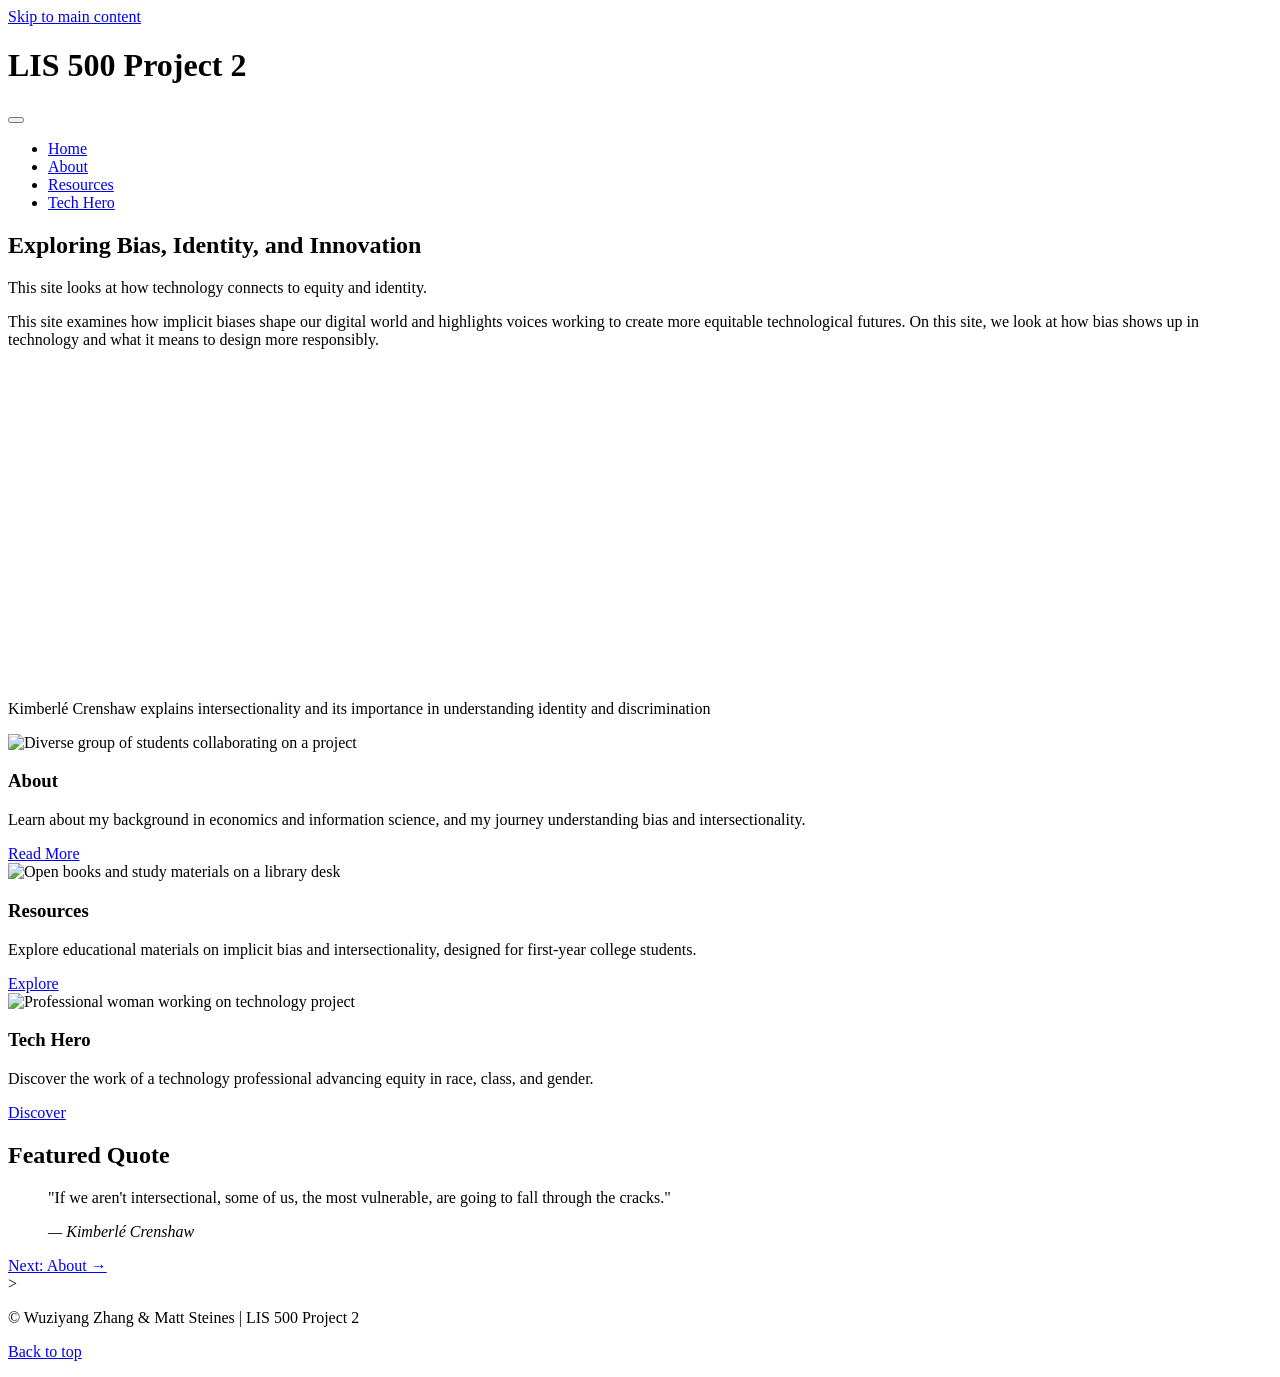
==== index.html @ fec425c9 "Add files via upload" ====
<!DOCTYPE html>
<html lang="en">
<head>
    <meta charset="UTF-8">
    <meta name="viewport" content="width=device-width, initial-scale=1.0">
    <meta name="description" content="Wuziyang/Matt's LIS 500 project exploring implicit bias, intersectionality, and equity in technology">
    <title>Home | LIS 500 Project</title>
    <link rel="stylesheet" href="css/stylepage.css">
    <!-- Google Fonts for enhanced typography -->
    <link rel="preconnect" href="https://fonts.googleapis.com">
    <link rel="preconnect" href="https://fonts.gstatic.com" crossorigin>
    <link href="https://fonts.googleapis.com/css2?family=Poppins:wght@300;400;600;700&family=Inter:wght@300;400;500;600&display=swap" rel="stylesheet">
</head>
<body>
    <!-- Skip to main content link for keyboard and screen reader users -->
    <a href="#main-content" class="skip-link">Skip to main content</a>
    <!-- Main header section containing site branding and navigation -->
    <header role="banner">
        <div class="container">
            <div class="header-content">
                <h1 class="site-title">LIS 500 Project 2</h1>
                <!-- Mobile menu toggle button -->
                <button class="mobile-menu-toggle" aria-label="Toggle navigation menu" aria-expanded="false" aria-controls="primary-nav">
                    <span class="hamburger-line"></span>
                    <span class="hamburger-line"></span>
                    <span class="hamburger-line"></span>
                </button>
            </div>
            <!-- Primary navigation menu - accessible across all pages -->
            <nav role="navigation" aria-label="Main navigation">
                <ul class="nav-menu" id="primary-nav">
                    <li><a href="index.html" class="active" aria-current="page">Home</a></li>
                    <li><a href="about.html">About</a></li>
                    <li><a href="resources.html">Resources</a></li>
                    <li><a href="techhero.html">Tech Hero</a></li>
                </ul>
            </nav>
        </div>
    </header>

    <!-- Main content area for the splash page -->
    <main id="main-content" role="main">
        <!-- Animated scroll progress indicator -->
        <div class="progress-bar" role="progressbar" aria-label="Page scroll progress" aria-valuenow="0" aria-valuemin="0" aria-valuemax="100"></div>
        
        <!-- Hero section designed to capture attention and introduce the site's purpose -->
        <section class="hero" aria-labelledby="hero-title">
            <div class="container">
                <h2 id="hero-title" class="hero-title">Exploring Bias, Identity, and Innovation</h2>
                <p class="hero-subtitle">This site looks at how technology connects to equity and identity.</p>
                <p class="hero-description">
                    This site examines how implicit biases shape our digital world and highlights 
                    voices working to create more equitable technological futures. On this site, we look at how bias shows up in technology and what it means to design more responsibly.
                </p>
                
                <!-- Featured video introduction -->
                <div class="video-container">
                    <iframe 
                        width="560" 
                        height="315" 
                        src="https://www.youtube.com/embed/nLjFTHTgEVU" 
                        title="The Urgency of Intersectionality - Kimberlé Crenshaw TED Talk"
                        frameborder="0" 
                        allow="accelerometer; autoplay; clipboard-write; encrypted-media; gyroscope; picture-in-picture" 
                        allowfullscreen
                        loading="lazy">
                    </iframe>
                    <p class="video-caption">Kimberlé Crenshaw explains intersectionality and its importance in understanding identity and discrimination</p>
                </div>
            </div>
        </section>

        

        <!-- Introduction section providing overview of site content -->
        <section class="intro-cards" aria-label="Site sections overview">
            <div class="container">
                <div class="card-grid">
                    <!-- Card highlighting the About page with image -->
                    <article class="card">
                        <div class="card-image">
                            <img src="https://images.unsplash.com/photo-1522071820081-009f0129c71c?w=800&q=80" 
                                 alt="Diverse group of students collaborating on a project" 
                                 loading="lazy">
                        </div>
                        <div class="card-content">
                            <h3>About</h3>
                            <p>Learn about my background in economics and information science, and my journey understanding bias and intersectionality.</p>
                            <a href="about.html" class="btn" aria-label="Read more about Wuziyang Zhang">Read More</a>
                        </div>
                    </article>

                    <!-- Card highlighting the Resources page with image -->
                    <article class="card">
                        <div class="card-image">
                            <img src="https://images.unsplash.com/photo-1456513080510-7bf3a84b82f8?w=800&q=80" 
                                 alt="Open books and study materials on a library desk" 
                                 loading="lazy">
                        </div>
                        <div class="card-content">
                            <h3>Resources</h3>
                            <p>Explore educational materials on implicit bias and intersectionality, designed for first-year college students.</p>
                            <a href="resources.html" class="btn" aria-label="Explore educational resources">Explore</a>
                        </div>
                    </article>

                    <!-- Card highlighting the Tech Hero page with image -->
                    <article class="card">
                        <div class="card-image">
                            <img src="https://images.unsplash.com/photo-1573496359142-b8d87734a5a2?w=800&q=80" 
                                 alt="Professional woman working on technology project" 
                                 loading="lazy">
                        </div>
                        <div class="card-content">
                            <h3>Tech Hero</h3>
                            <p>Discover the work of a technology professional advancing equity in race, class, and gender.</p>
                            <a href="techhero.html" class="btn" aria-label="Discover our tech hero profile">Discover</a>
                        </div>
                    </article>
                </div>
            </div>
        </section>

        <!-- Interactive quote section with audio -->
        <section class="quote-section" aria-labelledby="quote-heading">
            <div class="container">
                <h2 id="quote-heading" class="sr-only">Featured Quote</h2>
                <blockquote class="featured-quote">
                    <p>"If we aren't intersectional, some of us, the most vulnerable, are going to fall through the cracks."</p>
                    <footer>
                        <cite>— Kimberlé Crenshaw</cite>
                    </footer>
                </blockquote>
            </div>
        </section>
    </main>

    <!-- navigation buttons --> 
    <div class="page-navigation">
    <a href="about.html" class="btn">Next: About →</a>
    </div>>

    <!-- Footer section with course information and attribution -->
    <footer role="contentinfo">
        <div class="container">
            <p>&copy; Wuziyang Zhang & Matt Steines | LIS 500 Project 2</p>
            <p class="accessibility-statement">
                <a href="#main-content">Back to top</a>
            
            </p>
        </div>
    </footer>

 
</body>
</html>
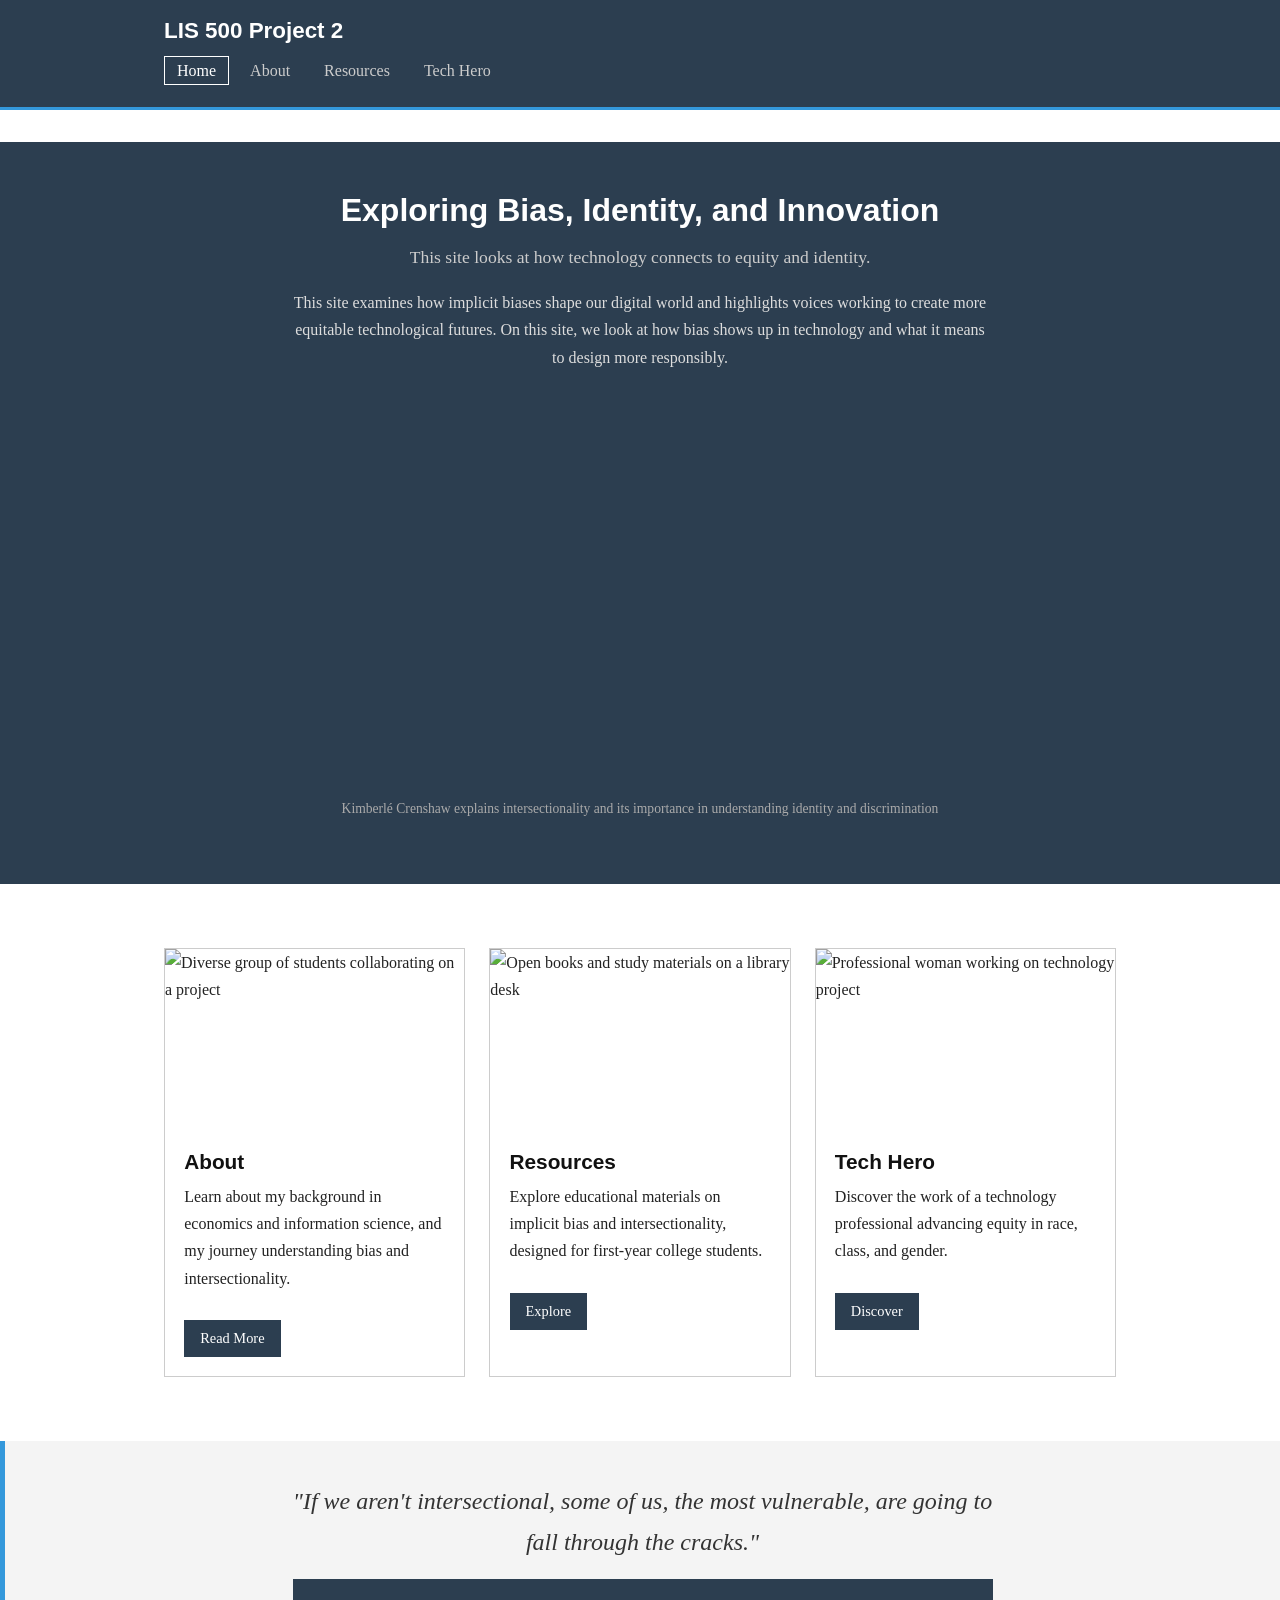
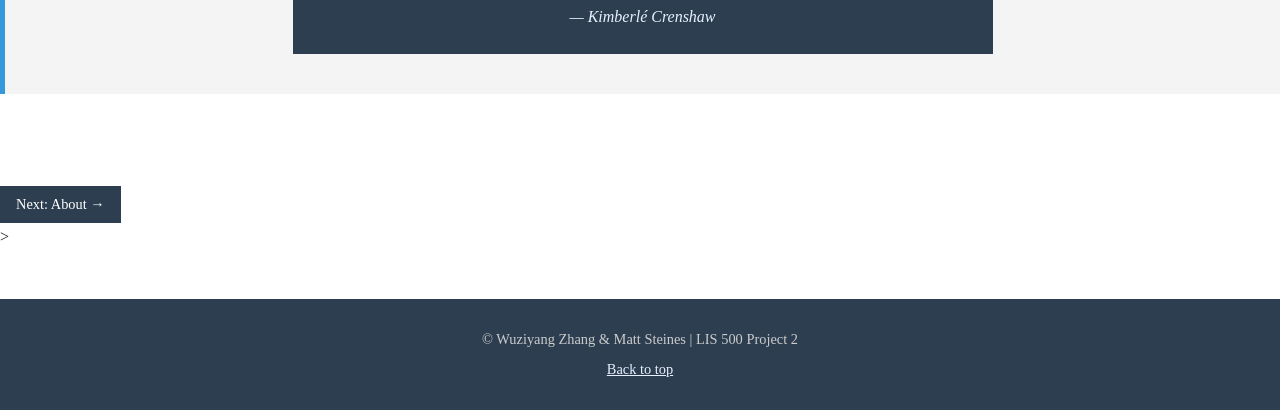
==== commit 09d0651f: "Add files via upload" ====
--- a/index.html
+++ b/index.html
@@ -5,7 +5,7 @@
     <meta name="viewport" content="width=device-width, initial-scale=1.0">
     <meta name="description" content="Wuziyang/Matt's LIS 500 project exploring implicit bias, intersectionality, and equity in technology">
     <title>Home | LIS 500 Project</title>
-    <link rel="stylesheet" href="css/stylepage.css">
+    <link rel="stylesheet" href="stylepage.css">
     <!-- Google Fonts for enhanced typography -->
     <link rel="preconnect" href="https://fonts.googleapis.com">
     <link rel="preconnect" href="https://fonts.gstatic.com" crossorigin>
--- a/stylepage.css
+++ b/stylepage.css
@@ -0,0 +1,606 @@
+/* ================================
+   LIS 500 - CSS Sheet - Matt Steines & Wuziyang Zhang
+   ================================ */
+
+/* --- Reset & Base --- */
+* {
+    margin: 0;
+    padding: 0;
+    box-sizing: border-box;
+}
+
+body {
+    font-family: Georgia, serif;
+    font-size: 16px;
+    line-height: 1.7;
+    color: #222;
+    background-color: #fff;
+}
+
+h1, h2, h3, h4, h5, h6 {
+    font-family: Arial, sans-serif;
+    line-height: 1.3;
+    margin-bottom: 0.75rem;
+    color: #111;
+}
+
+h1 { font-size: 1.8rem; }
+h2 { font-size: 1.6rem; }
+h3 { font-size: 1.3rem; }
+h4 { font-size: 1.1rem; }
+
+p {
+    margin-bottom: 1rem;
+}
+
+a {
+    color: #2255aa;
+    text-decoration: underline;
+}
+
+a:hover {
+    color: #003388;
+}
+
+ul {
+    margin-left: 1.5rem;
+    margin-bottom: 1rem;
+}
+
+li {
+    margin-bottom: 0.4rem;
+}
+
+img {
+    max-width: 100%;
+    height: auto;
+    display: block;
+}
+
+/* --- Accessibility --- */
+.skip-link {
+    position: absolute;
+    top: -999px;
+    left: 0;
+    background: #000;
+    color: #fff;
+    padding: 0.5rem 1rem;
+    z-index: 9999;
+}
+
+.skip-link:focus {
+    top: 0;
+}
+
+.sr-only {
+    position: absolute;
+    width: 1px;
+    height: 1px;
+    overflow: hidden;
+    clip: rect(0,0,0,0);
+    white-space: nowrap;
+}
+
+/* --- Layout --- */
+.container {
+    max-width: 1000px;
+    margin: 0 auto;
+    padding: 0 1.5rem;
+}
+
+/* --- Header & Nav --- */
+header {
+    background-color: #2c3e50;
+    color: #fff;
+    padding: 1rem 0;
+    border-bottom: 3px solid #3498db;
+}
+
+.header-content {
+    display: flex;
+    justify-content: space-between;
+    align-items: center;
+}
+
+.site-title {
+    color: #fff;
+    font-size: 1.4rem;
+    margin-bottom: 0;
+}
+
+nav {
+    margin-top: 0.75rem;
+}
+
+.nav-menu {
+    list-style: none;
+    margin: 0;
+    display: flex;
+    gap: 0.5rem;
+    flex-wrap: wrap;
+}
+
+.nav-menu a {
+    color: #ccc;
+    text-decoration: none;
+    padding: 0.3rem 0.75rem;
+    border: 1px solid transparent;
+}
+
+.nav-menu a:hover,
+.nav-menu a.active {
+    color: #fff;
+    border-color: #fff;
+}
+
+/* Hide hamburger — nav always visible without JS */
+.mobile-menu-toggle {
+    display: none;
+}
+
+/* Progress bar hidden without JS */
+.progress-bar {
+    display: none;
+}
+
+/* --- Main content --- */
+main {
+    padding: 2rem 0 3rem;
+    min-height: calc(100vh - 200px);
+}
+
+.content-wrapper {
+    background: #fff;
+    border: 1px solid #ddd;
+    padding: 2rem;
+    border-radius: 4px;
+}
+
+.page-title {
+    font-size: 1.8rem;
+    color: #2c3e50;
+    border-bottom: 2px solid #3498db;
+    padding-bottom: 0.4rem;
+    margin-bottom: 1rem;
+}
+
+.page-intro {
+    color: #555;
+    font-style: italic;
+    margin-bottom: 2rem;
+    font-size: 1.05rem;
+}
+
+/* --- Hero section (index page) --- */
+.hero {
+    background-color: #2c3e50;
+    color: #fff;
+    padding: 3rem 1.5rem;
+    text-align: center;
+    margin-bottom: 2rem;
+}
+
+.hero-title {
+    font-size: 2rem;
+    color: #fff;
+    margin-bottom: 0.75rem;
+}
+
+.hero-subtitle {
+    font-size: 1.1rem;
+    color: #ccc;
+    margin-bottom: 1rem;
+}
+
+.hero-description {
+    max-width: 700px;
+    margin: 0 auto 1.5rem;
+    color: #ddd;
+    font-size: 1rem;
+}
+
+/* --- Video embed --- */
+.video-container {
+    max-width: 700px;
+    margin: 1.5rem auto 0;
+}
+
+.video-container iframe {
+    width: 100%;
+    height: 394px;
+    border: none;
+    display: block;
+}
+
+.video-caption {
+    font-size: 0.85rem;
+    color: #aaa;
+    margin-top: 0.5rem;
+    text-align: center;
+}
+
+/* --- Stats section --- */
+.stats-section {
+    background-color: #f4f4f4;
+    padding: 2rem 0;
+    margin-bottom: 2rem;
+    border-top: 1px solid #ddd;
+    border-bottom: 1px solid #ddd;
+}
+
+.stats-grid {
+    display: flex;
+    gap: 1.5rem;
+    justify-content: center;
+    flex-wrap: wrap;
+}
+
+.stat-card {
+    text-align: center;
+    padding: 1.5rem 2rem;
+    border: 1px solid #ccc;
+    background: #fff;
+    min-width: 160px;
+}
+
+.stat-icon {
+    font-size: 1.5rem;
+    margin-bottom: 0.5rem;
+}
+
+.stat-number {
+    font-size: 2rem;
+    font-weight: bold;
+    color: #2c3e50;
+}
+
+.stat-label {
+    font-size: 0.9rem;
+    color: #666;
+}
+
+/* --- Cards (index page) --- */
+.intro-cards {
+    padding: 2rem 0;
+}
+
+.card-grid {
+    display: grid;
+    grid-template-columns: repeat(3, 1fr);
+    gap: 1.5rem;
+}
+
+.card {
+    border: 1px solid #ccc;
+    background: #fff;
+}
+
+.card-image img {
+    width: 100%;
+    height: 180px;
+    object-fit: cover;
+}
+
+.card-content {
+    padding: 1.2rem;
+}
+
+.card-content h3 {
+    margin-bottom: 0.5rem;
+}
+
+.btn {
+    display: inline-block;
+    margin-top: 0.75rem;
+    padding: 0.4rem 1rem;
+    background-color: #2c3e50;
+    color: #fff;
+    text-decoration: none;
+    font-size: 0.9rem;
+}
+
+.btn:hover {
+    background-color: #3498db;
+    color: #fff;
+}
+
+/* --- Quote section --- */
+.quote-section {
+    background-color: #f4f4f4;
+    padding: 2.5rem 1.5rem;
+    margin: 2rem 0;
+    border-left: 5px solid #3498db;
+}
+
+.featured-quote {
+    max-width: 700px;
+    margin: 0 auto;
+    text-align: center;
+    font-size: 1.5rem;
+    font-style: italic;
+    color: #333;
+}
+
+.featured-quote footer {
+    margin-top: 1rem;
+    font-style: normal;
+    font-size: 1rem;
+    color: #e8f0ff;
+}
+
+/* --- Profile image (about page) --- */
+.profile-image {
+    width: 250px;
+    height: 250px;
+    object-fit: cover;
+    border-radius: 50%;
+    margin: 0 auto 1rem;
+    display: block;
+    border: 3px solid #2c3e50;
+}
+
+/* --- Content sections --- */
+.about-section,
+.resource-section,
+.hero-section {
+    margin-bottom: 2.5rem;
+    padding-bottom: 2rem;
+    border-bottom: 1px solid #ddd;
+}
+
+.about-section:last-child,
+.resource-section:last-child,
+.hero-section:last-child {
+    border-bottom: none;
+}
+
+.about-section h3,
+.resource-section h3,
+.hero-section h3 {
+    color: #2c3e50;
+    margin-bottom: 0.75rem;
+}
+
+/* --- Content image with caption --- */
+.content-image {
+    margin: 1.5rem 0;
+    border: 1px solid #ddd;
+}
+
+.content-image img {
+    width: 100%;
+}
+
+.content-image figcaption {
+    padding: 0.6rem 0.8rem;
+    background: #f8f8f8;
+    font-size: 0.85rem;
+    color: #666;
+    font-style: italic;
+}
+
+/* --- Table of contents (resources page) --- */
+.toc {
+    background: #f8f8f8;
+    border-left: 4px solid #3498db;
+    padding: 1.2rem 1.5rem;
+    margin-bottom: 2rem;
+}
+
+.toc h3 {
+    margin-bottom: 0.75rem;
+    color: #2c3e50;
+}
+
+.toc ul {
+    list-style: none;
+    margin: 0;
+}
+
+.toc li {
+    margin-bottom: 0.4rem;
+}
+
+.toc a {
+    text-decoration: none;
+    color: #2255aa;
+}
+
+.toc a:hover {
+    text-decoration: underline;
+}
+
+/* --- Resource list --- */
+.resource-list {
+    list-style: none;
+    margin-left: 0;
+}
+
+.resource-list li {
+    padding: 1rem 1.2rem;
+    margin-bottom: 0.75rem;
+    background: #f8f8f8;
+    border-left: 4px solid #3498db;
+}
+
+.resource-list a {
+    font-weight: bold;
+    font-size: 1rem;
+    display: block;
+    margin-bottom: 0.25rem;
+}
+
+.resource-list p {
+    margin: 0;
+    color: #555;
+    font-size: 0.9rem;
+}
+
+/* --- Tech hero image --- */
+.hero-profile {
+    margin: 1.5rem 0 2rem;
+}
+
+.hero-image {
+    width: 100%;
+    max-height: 400px;
+    object-fit: cover;
+    border: 1px solid #ddd;
+}
+
+.hero-profile figcaption {
+    padding: 0.6rem;
+    background: #f8f8f8;
+    font-size: 0.85rem;
+    color: #666;
+    font-style: italic;
+}
+
+/* --- Highlight cards (tech hero page) --- */
+.hero-highlights {
+    display: grid;
+    grid-template-columns: repeat(3, 1fr);
+    gap: 1rem;
+    margin: 1.5rem 0 2rem;
+}
+
+.highlight-card {
+    text-align: center;
+    padding: 1.2rem;
+    background: #f4f4f4;
+    border: 1px solid #ddd;
+}
+
+.highlight-icon {
+    font-size: 1.5rem;
+    margin-bottom: 0.5rem;
+}
+
+.highlight-card strong {
+    display: block;
+    color: #2c3e50;
+    margin-bottom: 0.25rem;
+}
+
+/* --- Team layout (about page) --- */
+.team-container {
+    display: grid;
+    grid-template-columns: 1fr 1fr;
+    gap: 2rem;
+    margin: 2rem 0;
+}
+
+.team-member {
+    border: 1px solid #ddd;
+    padding: 1.5rem;
+    background: #fafafa;
+}
+
+.team-member h3 {
+    color: #2c3e50;
+    border-bottom: 2px solid #3498db;
+    padding-bottom: 0.4rem;
+    margin-bottom: 0.4rem;
+}
+
+.team-member h4 {
+    color: #444;
+    margin-top: 1.5rem;
+}
+
+.team-member .major {
+    color: #666;
+    font-style: italic;
+    margin-bottom: 1rem;
+    text-align: center;
+}
+
+.team-member-section {
+    margin-bottom: 1.5rem;
+    padding-bottom: 1.2rem;
+    border-bottom: 1px solid #eee;
+}
+
+.team-member-section:last-child {
+    border-bottom: none;
+}
+
+/* --- Highlight box --- */
+.highlight-box {
+    background: #f0f4ff;
+    border-left: 4px solid #3498db;
+    padding: 1rem 1.2rem;
+    margin: 1rem 0;
+}
+
+.highlight-box h5 {
+    color: #2c3e50;
+    margin-bottom: 0.4rem;
+    font-size: 1rem;
+}
+
+.highlight-box p {
+    margin: 0;
+    font-size: 0.95rem;
+}
+
+.lead-text {
+    font-size: 1.1rem;
+    color: #444;
+}
+
+/* --- Footer --- */
+footer {
+    background-color: #2c3e50;
+    color: #ccc;
+    text-align: center;
+    padding: 1.5rem 0;
+    margin-top: 3rem;
+}
+
+footer p {
+    margin: 0.3rem 0;
+    font-size: 0.9rem;
+}
+
+.accessibility-statement a {
+    color: #e8f0ff;
+}
+
+/* --- Responsive --- */
+@media (max-width: 768px) {
+    .card-grid {
+        grid-template-columns: 1fr;
+    }
+
+    .hero-highlights {
+        grid-template-columns: 1fr;
+    }
+
+    .team-container {
+        grid-template-columns: 1fr;
+    }
+
+    .stats-grid {
+        flex-direction: column;
+        align-items: center;
+    }
+
+    .video-container iframe {
+        height: 220px;
+    }
+
+    h1 { font-size: 1.5rem; }
+    h2 { font-size: 1.3rem; }
+}
+
+/* --- Print --- */
+@media print {
+    header, footer, nav, .btn, .progress-bar, .video-container, .stats-section {
+        display: none;
+    }
+    body {
+        color: #000;
+        background: #fff;
+    }
+}
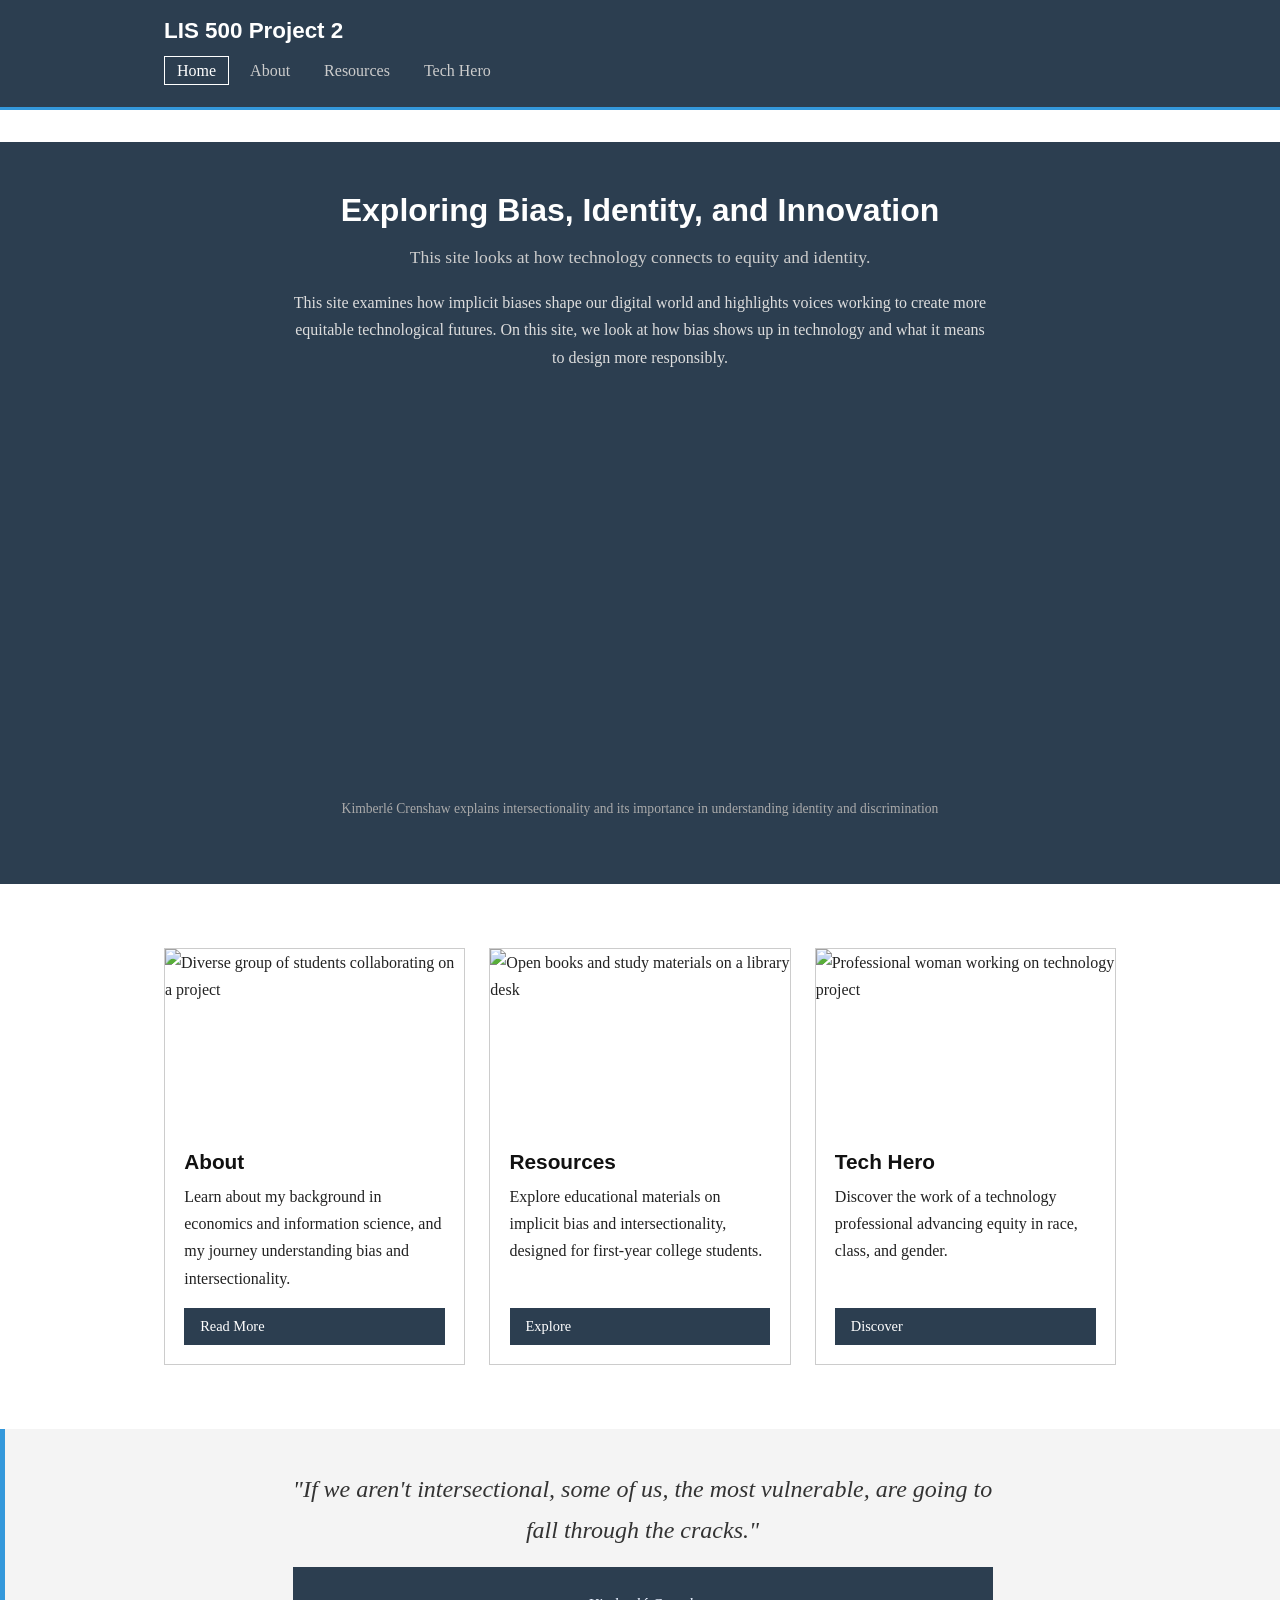
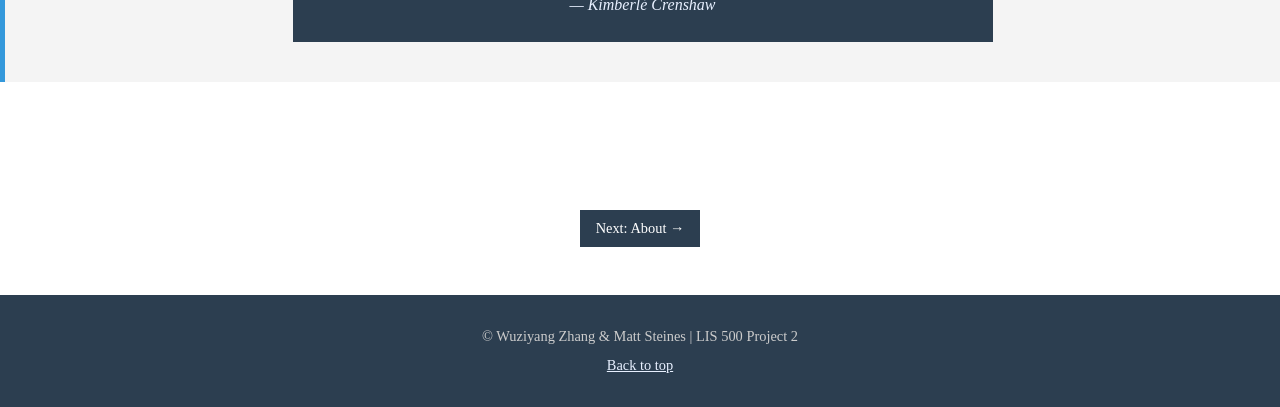
==== commit c9a64183: "Add files via upload" ====
--- a/index.html
+++ b/index.html
@@ -138,7 +138,7 @@
     <!-- navigation buttons --> 
     <div class="page-navigation">
     <a href="about.html" class="btn">Next: About →</a>
-    </div>>
+    </div>
 
     <!-- Footer section with course information and attribution -->
     <footer role="contentinfo">
--- a/stylepage.css
+++ b/stylepage.css
@@ -273,6 +273,8 @@
 .card {
     border: 1px solid #ccc;
     background: #fff;
+    display: flex;
+    flex-direction: column;
 }
 
 .card-image img {
@@ -283,6 +285,9 @@
 
 .card-content {
     padding: 1.2rem;
+    display: flex;
+    flex-direction: column;
+    flex: 1;
 }
 
 .card-content h3 {
@@ -291,7 +296,7 @@
 
 .btn {
     display: inline-block;
-    margin-top: 0.75rem;
+    margin-top: auto;
     padding: 0.4rem 1rem;
     background-color: #2c3e50;
     color: #fff;
@@ -303,7 +308,6 @@
     background-color: #3498db;
     color: #fff;
 }
-
 /* --- Quote section --- */
 .quote-section {
     background-color: #f4f4f4;
@@ -594,6 +598,16 @@
     h2 { font-size: 1.3rem; }
 }
 
+
+
+/* --- Page Navigation --- */
+.page-navigation {
+    text-align: center;
+    margin: 3rem 0;
+}
+
+
+
 /* --- Print --- */
 @media print {
     header, footer, nav, .btn, .progress-bar, .video-container, .stats-section {
